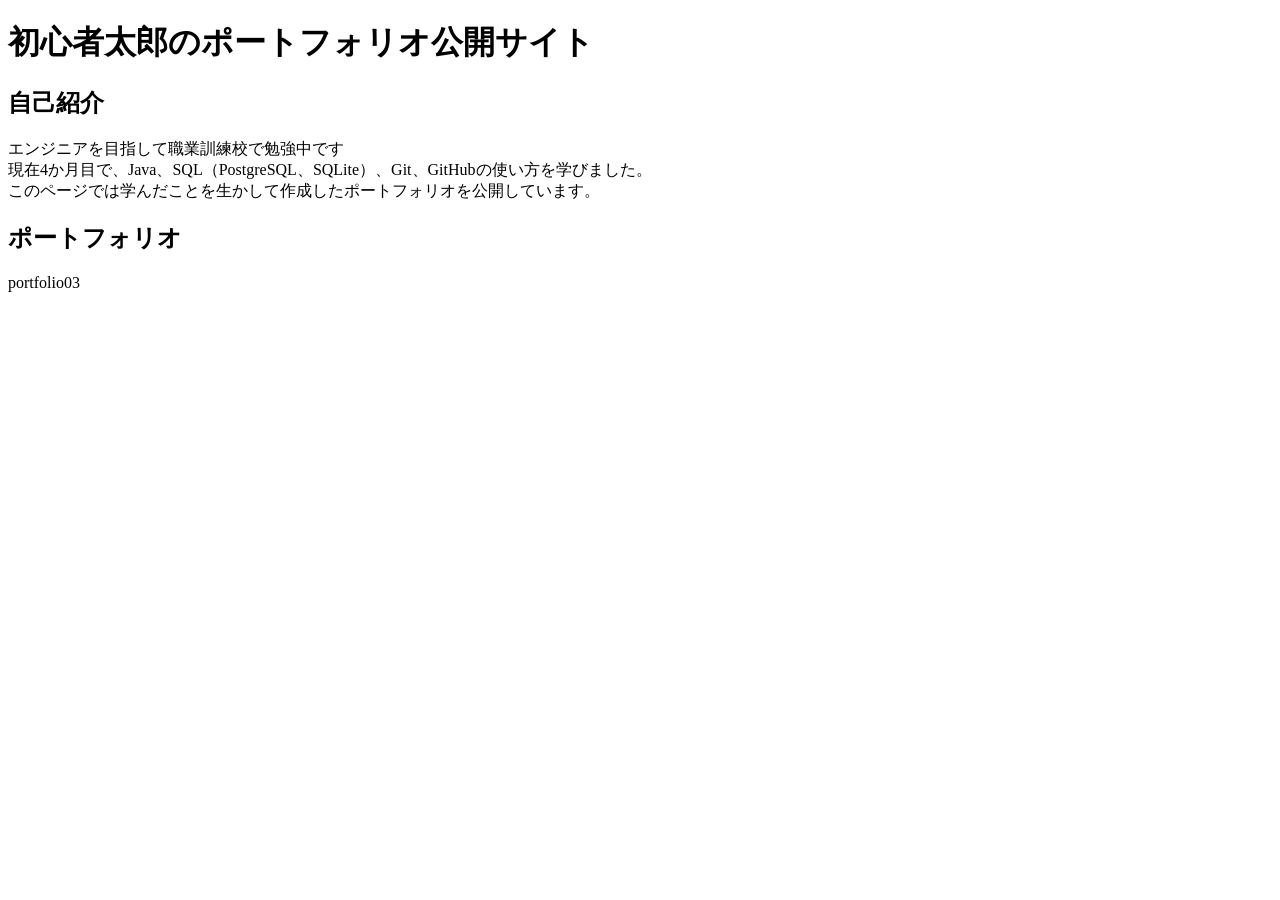
==== index.html @ d0eacc3b "Create index.html" ====
<!DOCTYPE html>
<html lang="ja">
<head>
    <meta charset="UTF-8">
    <meta name="viewport" content="width=device-width, initial-scale=1.0">
    <title>ポートフォリオ公開サイト</title>
  <style>
    
  </style>
</head>
<body>
    <h1>初心者太郎のポートフォリオ公開サイト</h1>
    <h2>自己紹介</h2>
    <p>
        エンジニアを目指して職業訓練校で勉強中です<br>
        現在4か月目で、Java、SQL（PostgreSQL、SQLite）、Git、GitHubの使い方を学びました。<br>
        このページでは学んだことを生かして作成したポートフォリオを公開しています。
    </p>
    <h2>ポートフォリオ</h2>
    <p>portfolio03</p>
</body>
</html>
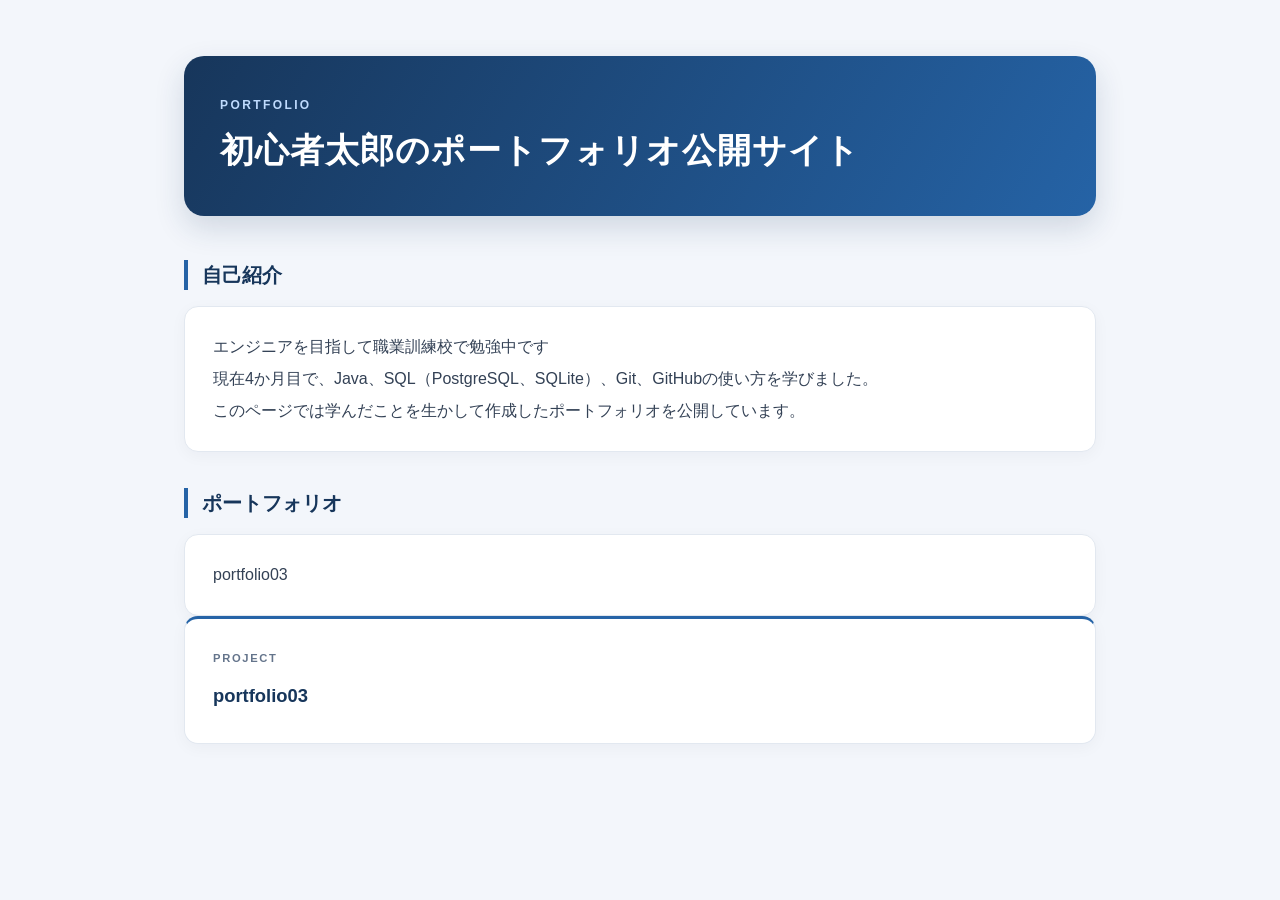
==== commit 5aaa0874: "feat:css追加 css追加に。それに伴いindex.htmlに下記の変更を実施 -headタグ内にlinkタグ追加 -pタグにclass追加" ====
--- a/index.html
+++ b/index.html
@@ -3,6 +3,7 @@
 <head>
     <meta charset="UTF-8">
     <meta name="viewport" content="width=device-width, initial-scale=1.0">
+	<link rel="stylesheet" href="CSS/style.css">
     <title>ポートフォリオ公開サイト</title>
   <style>
     
@@ -18,5 +19,6 @@
     </p>
     <h2>ポートフォリオ</h2>
     <p>portfolio03</p>
+	<p class="portfolio-card">portfolio03</p>
 </body>
 </html>
--- a/CSS/style.css
+++ b/CSS/style.css
@@ -0,0 +1,140 @@
+@charset "UTF-8";
+/* 余白や枠線を含めて、要素のサイズを計算する */
+* {
+    box-sizing: border-box;
+}
+
+/* ページ全体の背景 */
+html {
+    min-height: 100%;
+    background-color: #f3f6fb;
+}
+
+/* コンテンツを中央に配置する */
+body {
+    max-width: 960px;
+    margin: 0 auto;
+    padding: 56px 24px 80px;
+
+    font-family: "Segoe UI", "Hiragino Kaku Gothic ProN",
+        "Yu Gothic", Meiryo, sans-serif;
+
+    color: #334155;
+    line-height: 1.8;
+    overflow-wrap: anywhere;
+}
+
+/* サイトのタイトル */
+h1 {
+    margin: 0 0 44px;
+    padding: 40px 36px;
+    border-radius: 20px;
+
+    background: linear-gradient(120deg, #17365b, #2563a6);
+    box-shadow: 0 12px 30px rgba(23, 54, 91, 0.16);
+
+    color: #ffffff;
+    font-size: clamp(1.5rem, 3.5vw, 2.1rem);
+    line-height: 1.5;
+    letter-spacing: 0.03em;
+}
+
+/* タイトルの上に添える小さなラベル */
+h1::before {
+    content: "PORTFOLIO";
+    display: block;
+    margin-bottom: 12px;
+
+    color: #bfdbfe;
+    font-size: 0.75rem;
+    font-weight: 600;
+    letter-spacing: 0.2em;
+}
+
+/* 「自己紹介」「ポートフォリオ」の見出し */
+h2 {
+    margin: 36px 0 16px;
+    padding-left: 14px;
+    border-left: 4px solid #2563a6;
+
+    color: #17365b;
+    font-size: 1.25rem;
+    line-height: 1.5;
+}
+
+/* 本文を白いカードとして表示する */
+p {
+    margin: 0;
+    padding: 24px 28px;
+
+    border: 1px solid #e2e8f0;
+    border-radius: 14px;
+    background-color: #ffffff;
+    box-shadow: 0 4px 16px rgba(15, 23, 42, 0.04);
+
+    line-height: 2;
+}
+
+/* 作品紹介用のカード */
+.portfolio-card {
+    padding: 28px;
+    border-top: 3px solid #2563a6;
+
+    color: #17365b;
+    font-size: 1.15rem;
+    font-weight: 700;
+}
+
+/* 作品名の上に添える小さなラベル */
+.portfolio-card::before {
+    content: "PROJECT";
+    display: block;
+    margin-bottom: 8px;
+
+    color: #64748b;
+    font-size: 0.7rem;
+    font-weight: 600;
+    letter-spacing: 0.15em;
+}
+
+/* リンクを追加した場合の見た目 */
+a {
+    color: #1d5c9f;
+    text-decoration-thickness: 1px;
+    text-underline-offset: 4px;
+}
+
+/* リンクにマウスを乗せたとき */
+a:hover {
+    color: #123b68;
+    text-decoration-thickness: 2px;
+}
+
+/* キーボードでリンクを選択したとき */
+a:focus-visible {
+    outline: 3px solid #2563a6;
+    outline-offset: 5px;
+}
+
+/* スマートフォンなど、画面が狭い場合 */
+@media (max-width: 600px) {
+    body {
+        padding: 28px 16px 48px;
+    }
+
+    h1 {
+        margin-bottom: 32px;
+        padding: 28px 20px;
+        border-radius: 16px;
+    }
+
+    h2 {
+        margin-top: 28px;
+        font-size: 1.1rem;
+    }
+
+    p,
+    .portfolio-card {
+        padding: 20px;
+    }
+}
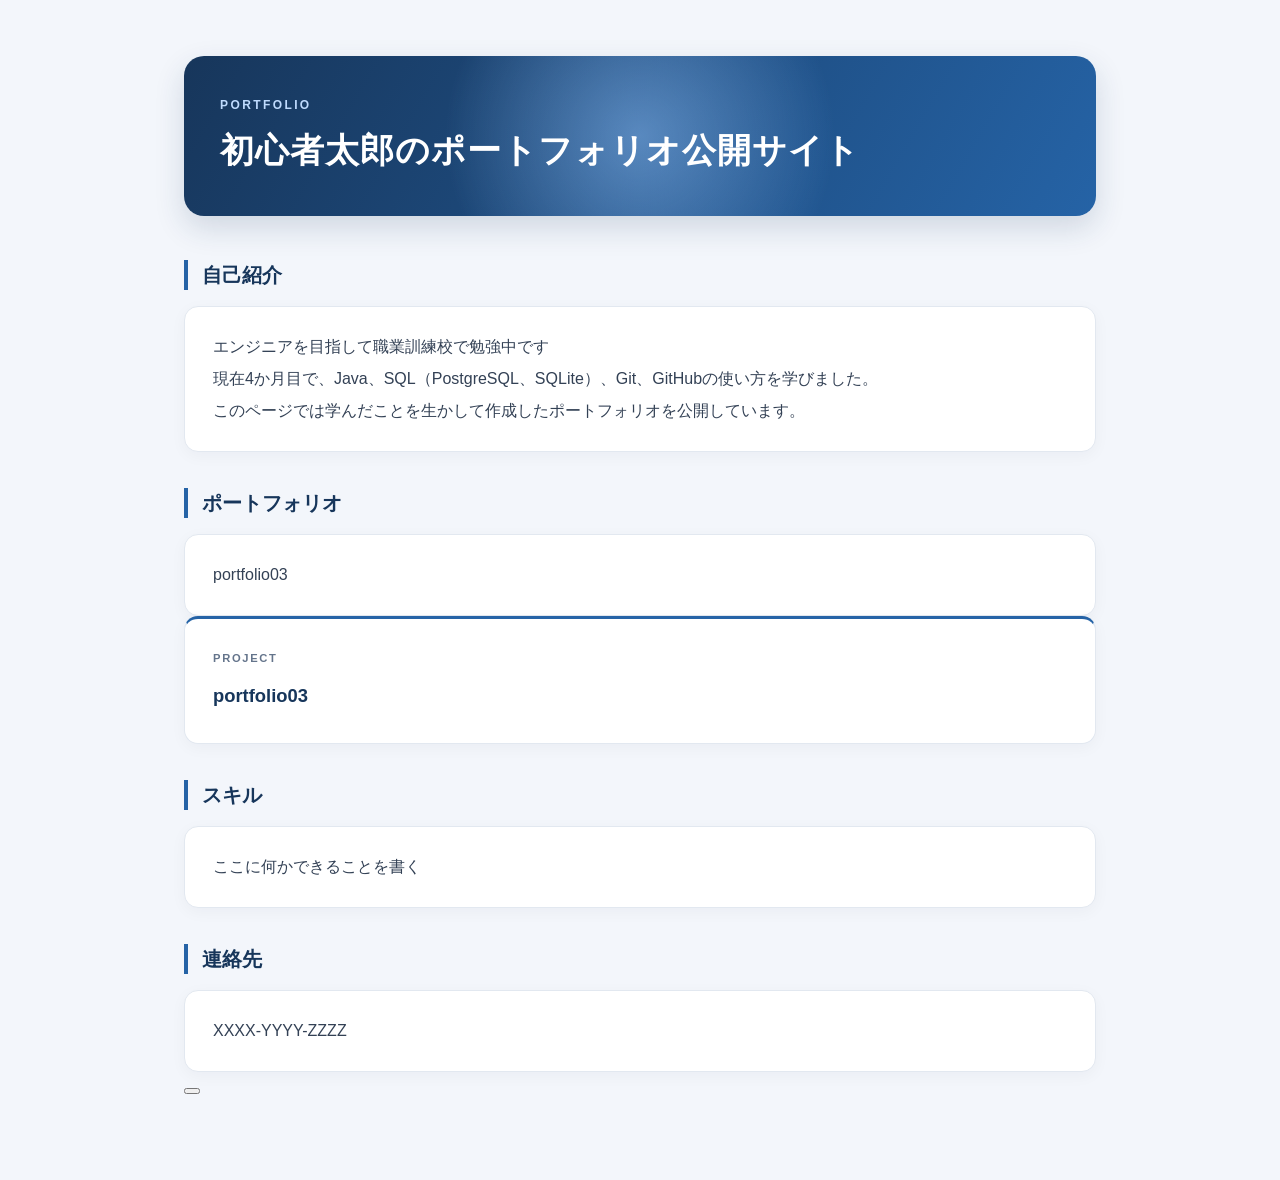
==== commit 92a22f49: "feat:jsの追加と、CSSとindexの更新 - jsを追加し,CSSの更新 - それに伴いindexの更新" ====
--- a/index.html
+++ b/index.html
@@ -4,6 +4,7 @@
     <meta charset="UTF-8">
     <meta name="viewport" content="width=device-width, initial-scale=1.0">
 	<link rel="stylesheet" href="CSS/style.css">
+	<script src="js/main.js" defer></script>
     <title>ポートフォリオ公開サイト</title>
   <style>
     
@@ -11,14 +12,23 @@
 </head>
 <body>
     <h1>初心者太郎のポートフォリオ公開サイト</h1>
-    <h2>自己紹介</h2>
+    <h2 class="reveal">自己紹介</h2>
     <p>
         エンジニアを目指して職業訓練校で勉強中です<br>
         現在4か月目で、Java、SQL（PostgreSQL、SQLite）、Git、GitHubの使い方を学びました。<br>
         このページでは学んだことを生かして作成したポートフォリオを公開しています。
     </p>
-    <h2>ポートフォリオ</h2>
+    <h2 class="reveal">ポートフォリオ</h2>
     <p>portfolio03</p>
 	<p class="portfolio-card">portfolio03</p>
+	<h2>スキル</h2>
+	<p>ここに何かできることを書く</p>
+	<h2>連絡先</h2>
+	<p>XXXX-YYYY-ZZZZ</p>
+	<button id="themeTooggle"
+			class="theme-Toggle"
+			type="button"
+			aria-pressed="false">
+	</button>
 </body>
 </html>
--- a/CSS/style.css
+++ b/CSS/style.css
@@ -1,4 +1,3 @@
-@charset "UTF-8";
 /* 余白や枠線を含めて、要素のサイズを計算する */
 * {
     box-sizing: border-box;
@@ -15,10 +14,8 @@
     max-width: 960px;
     margin: 0 auto;
     padding: 56px 24px 80px;
-
     font-family: "Segoe UI", "Hiragino Kaku Gothic ProN",
         "Yu Gothic", Meiryo, sans-serif;
-
     color: #334155;
     line-height: 1.8;
     overflow-wrap: anywhere;
@@ -29,10 +26,8 @@
     margin: 0 0 44px;
     padding: 40px 36px;
     border-radius: 20px;
-
     background: linear-gradient(120deg, #17365b, #2563a6);
     box-shadow: 0 12px 30px rgba(23, 54, 91, 0.16);
-
     color: #ffffff;
     font-size: clamp(1.5rem, 3.5vw, 2.1rem);
     line-height: 1.5;
@@ -44,7 +39,6 @@
     content: "PORTFOLIO";
     display: block;
     margin-bottom: 12px;
-
     color: #bfdbfe;
     font-size: 0.75rem;
     font-weight: 600;
@@ -56,7 +50,6 @@
     margin: 36px 0 16px;
     padding-left: 14px;
     border-left: 4px solid #2563a6;
-
     color: #17365b;
     font-size: 1.25rem;
     line-height: 1.5;
@@ -66,12 +59,10 @@
 p {
     margin: 0;
     padding: 24px 28px;
-
     border: 1px solid #e2e8f0;
     border-radius: 14px;
     background-color: #ffffff;
     box-shadow: 0 4px 16px rgba(15, 23, 42, 0.04);
-
     line-height: 2;
 }
 
@@ -79,7 +70,6 @@
 .portfolio-card {
     padding: 28px;
     border-top: 3px solid #2563a6;
-
     color: #17365b;
     font-size: 1.15rem;
     font-weight: 700;
@@ -90,7 +80,6 @@
     content: "PROJECT";
     display: block;
     margin-bottom: 8px;
-
     color: #64748b;
     font-size: 0.7rem;
     font-weight: 600;
@@ -104,13 +93,11 @@
     text-underline-offset: 4px;
 }
 
-/* リンクにマウスを乗せたとき */
 a:hover {
     color: #123b68;
     text-decoration-thickness: 2px;
 }
 
-/* キーボードでリンクを選択したとき */
 a:focus-visible {
     outline: 3px solid #2563a6;
     outline-offset: 5px;
@@ -137,4 +124,128 @@
     .portfolio-card {
         padding: 20px;
     }
-}+}
+
+
+/* =========================================================
+   JavaScript と組み合わせた演出
+   ========================================================= */
+
+/* ダークモードの切り替えボタン */
+.theme-toggle {
+    display: block;
+    margin: 0 0 18px auto;
+    padding: 10px 18px;
+    border: 1px solid #cbd5e1;
+    border-radius: 999px;
+    background: #ffffff;
+    color: #17365b;
+    font: inherit;
+    font-size: 0.9rem;
+    font-weight: 700;
+    cursor: pointer;
+    transition: background-color 0.2s, transform 0.2s;
+}
+
+.theme-toggle:hover {
+    background-color: #e8f1ff;
+    transform: translateY(-2px);
+}
+
+.theme-toggle:focus-visible {
+    outline: 3px solid #2563a6;
+    outline-offset: 3px;
+}
+
+/* タイトル上をマウスが動くと光の位置が変わる */
+h1 {
+    background:
+        radial-gradient(circle at var(--mouse-x, 50%) var(--mouse-y, 50%),
+            rgba(147, 197, 253, 0.5), transparent 42%),
+        linear-gradient(120deg, #17365b, #2563a6);
+}
+
+/* 画面内に入ると、ふわっと表示する */
+.js-enabled .reveal {
+    opacity: 0;
+    transform: translateY(22px);
+    transition: opacity 0.7s ease, transform 0.7s ease;
+}
+
+.js-enabled .reveal.is-visible {
+    opacity: 1;
+    transform: translateY(0);
+}
+
+/* 作品カードはマウスを乗せると少し浮く */
+.portfolio-card {
+    transition: box-shadow 0.25s ease, transform 0.25s ease,
+        opacity 0.7s ease;
+}
+
+.portfolio-card.is-visible:hover {
+    transform: translateY(-5px);
+    box-shadow: 0 12px 32px rgba(23, 54, 91, 0.16);
+}
+
+/* ダークモード */
+html.dark {
+    background-color: #0b1220;
+}
+
+.dark body {
+    color: #cbd5e1;
+}
+
+.dark h2 {
+    color: #bfdbfe;
+    border-left-color: #60a5fa;
+}
+
+.dark p {
+    background-color: #182337;
+    color: #e2e8f0;
+    border-color: #334155;
+    box-shadow: 0 5px 18px rgba(0, 0, 0, 0.2);
+}
+
+.dark .portfolio-card {
+    border-top-color: #60a5fa;
+}
+
+.dark .portfolio-card::before {
+    color: #94a3b8;
+}
+
+.dark .theme-toggle {
+    color: #e2e8f0;
+    background-color: #1e293b;
+    border-color: #475569;
+}
+
+.dark .theme-toggle:hover {
+    background-color: #334155;
+}
+
+.dark a {
+    color: #93c5fd;
+}
+
+/* アニメーションを控えたい設定の人には、動かさず表示する */
+@media (prefers-reduced-motion: reduce) {
+    .js-enabled .reveal {
+        opacity: 1;
+        transform: none;
+        transition: none;
+    }
+
+    .theme-toggle,
+    .portfolio-card {
+        transition: none;
+    }
+
+    .theme-toggle:hover,
+    .portfolio-card.is-visible:hover {
+        transform: none;
+    }
+}
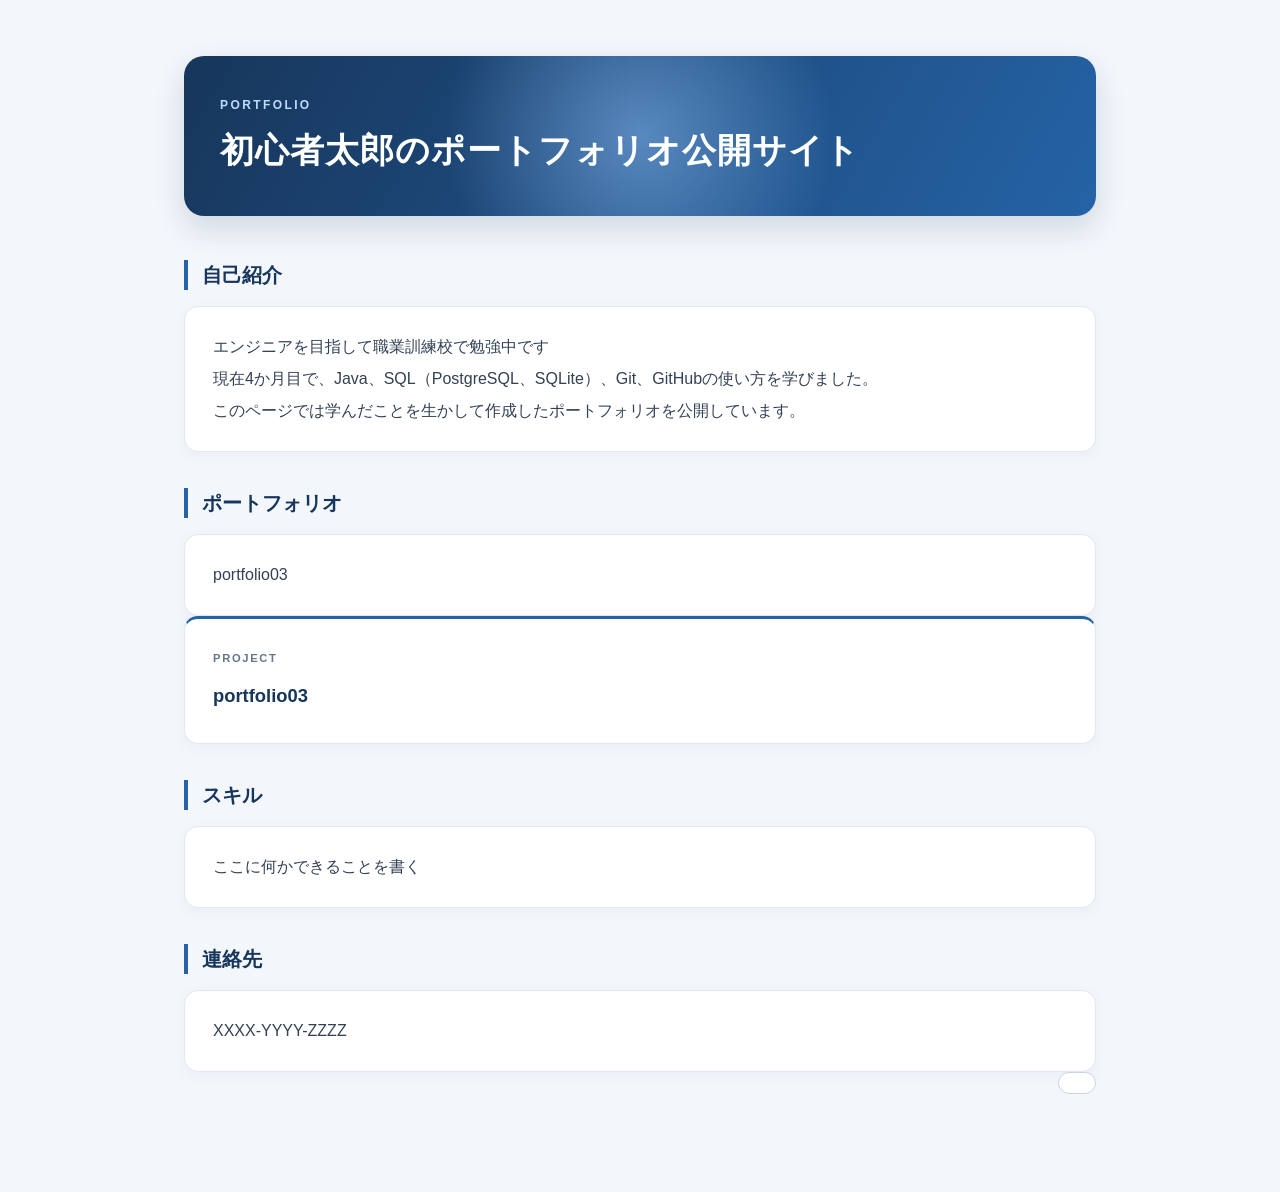
==== commit 427d5083: "Merge pull request #2 from 1616323shin-netizen/feat/html feat: htmlの修正" ====
--- a/index.html
+++ b/index.html
@@ -25,8 +25,8 @@
 	<p>ここに何かできることを書く</p>
 	<h2>連絡先</h2>
 	<p>XXXX-YYYY-ZZZZ</p>
-	<button id="themeTooggle"
-			class="theme-Toggle"
+	<button id="themeToggle"
+			class="theme-toggle"
 			type="button"
 			aria-pressed="false">
 	</button>
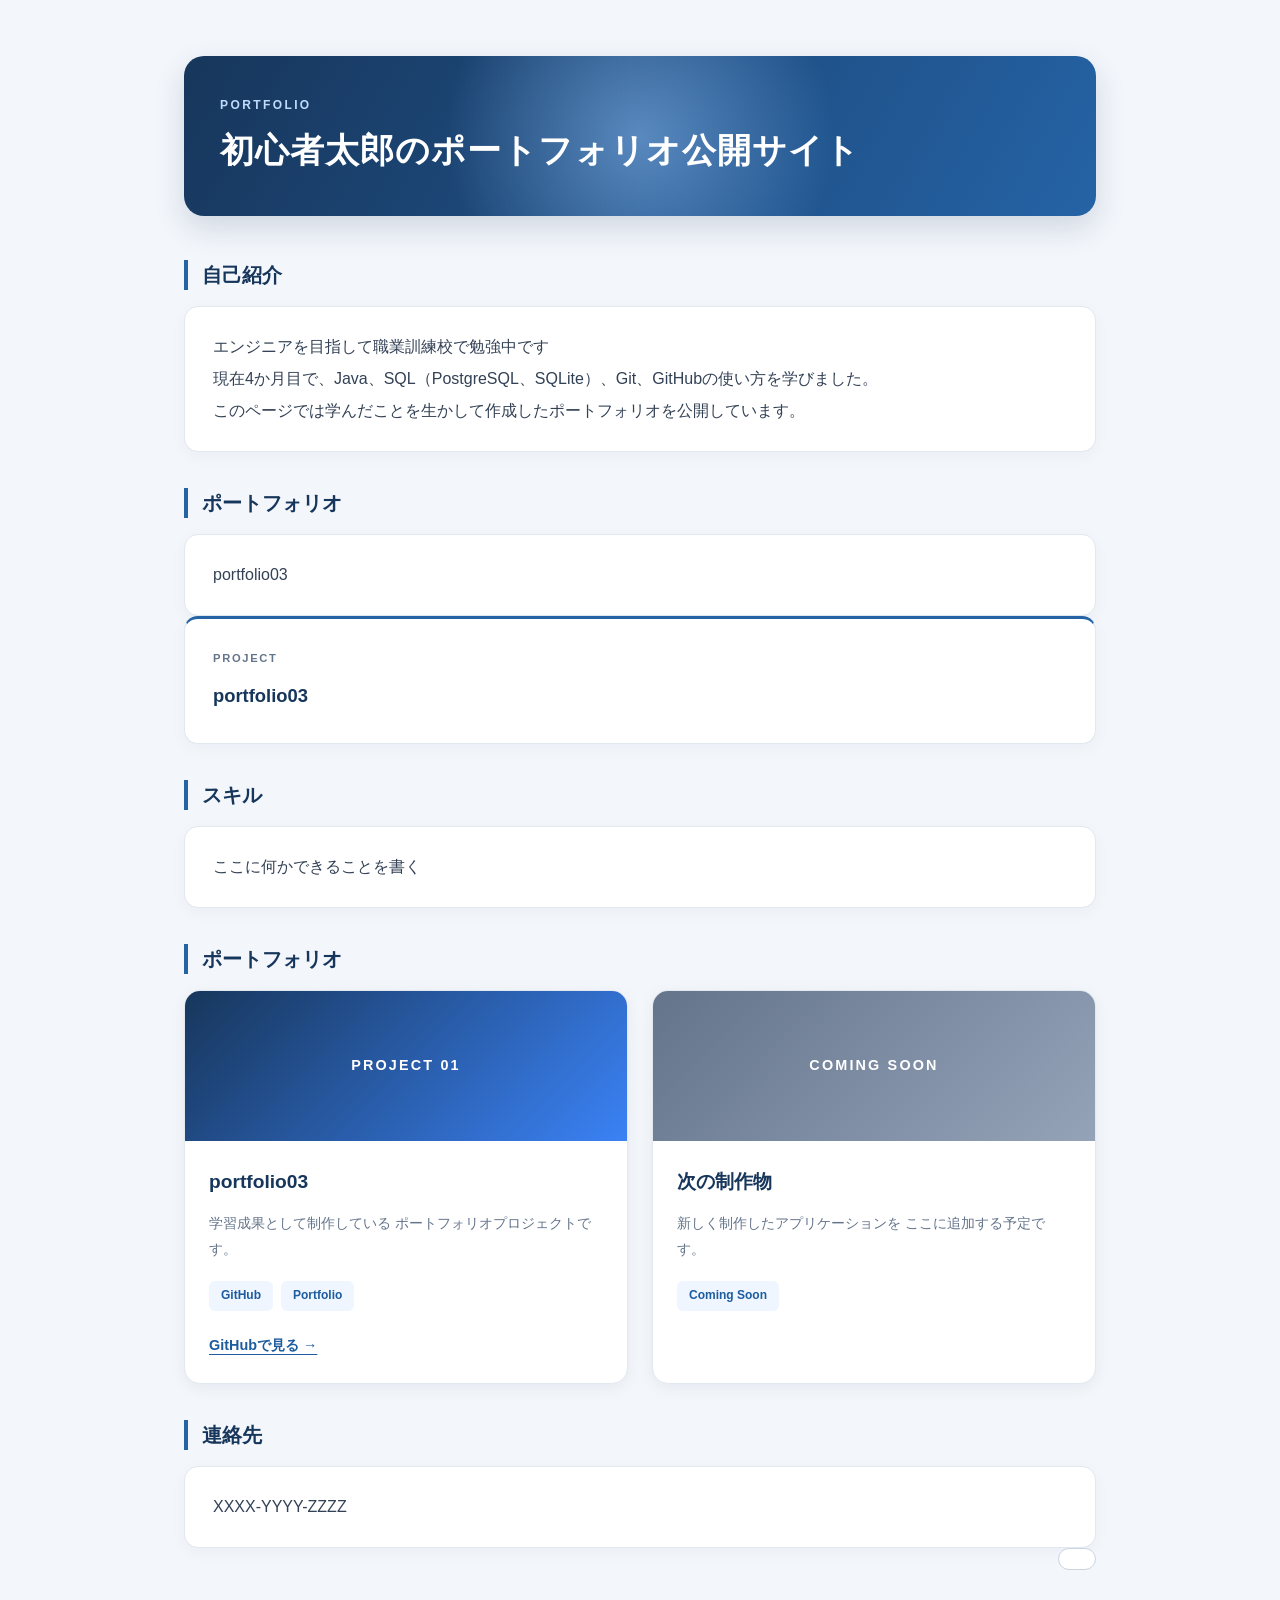
==== commit 8dbcfd54: "feat: ポートフォリオ一覧のカード化" ====
--- a/index.html
+++ b/index.html
@@ -1,34 +1,78 @@
 <!DOCTYPE html>
 <html lang="ja">
+
 <head>
-    <meta charset="UTF-8">
-    <meta name="viewport" content="width=device-width, initial-scale=1.0">
+	<meta charset="UTF-8">
+	<meta name="viewport" content="width=device-width, initial-scale=1.0">
 	<link rel="stylesheet" href="CSS/style.css">
 	<script src="js/main.js" defer></script>
-    <title>ポートフォリオ公開サイト</title>
-  <style>
-    
-  </style>
+	<title>ポートフォリオ公開サイト</title>
+	<style>
+
+	</style>
 </head>
+
 <body>
-    <h1>初心者太郎のポートフォリオ公開サイト</h1>
-    <h2 class="reveal">自己紹介</h2>
-    <p>
-        エンジニアを目指して職業訓練校で勉強中です<br>
-        現在4か月目で、Java、SQL（PostgreSQL、SQLite）、Git、GitHubの使い方を学びました。<br>
-        このページでは学んだことを生かして作成したポートフォリオを公開しています。
-    </p>
-    <h2 class="reveal">ポートフォリオ</h2>
-    <p>portfolio03</p>
+	<h1>初心者太郎のポートフォリオ公開サイト</h1>
+	<h2 class="reveal">自己紹介</h2>
+	<p>
+		エンジニアを目指して職業訓練校で勉強中です<br>
+		現在4か月目で、Java、SQL（PostgreSQL、SQLite）、Git、GitHubの使い方を学びました。<br>
+		このページでは学んだことを生かして作成したポートフォリオを公開しています。
+	</p>
+	<h2 class="reveal">ポートフォリオ</h2>
+	<p>portfolio03</p>
 	<p class="portfolio-card">portfolio03</p>
 	<h2>スキル</h2>
 	<p>ここに何かできることを書く</p>
+	<h2 class="reveal">ポートフォリオ</h2>
+	<div class="portfolio-grid">
+	<!-- 作品1：portfolio03 -->
+	<article class="portfolio-card reveal">
+	<div class="portfolio-image">
+	<span>PROJECT 01</span>
+	</div>
+	<div class="portfolio-content">
+	<h3>portfolio03</h3>
+	<p class="portfolio-description">
+		学習成果として制作している
+		ポートフォリオプロジェクトです。
+	</p>
+	<div class="portfolio-tags">
+	<span>GitHub</span>
+	<span>Portfolio</span>
+	</div>
+	<a class="portfolio-link" 
+	href="https://github.com/1616323shin-netizen/1616323shin-netizen.github.io.git" 
+	target="_blank"
+	rel="noopener noreferrer">
+	GitHubで見る →
+	</a>
+	</div>
+	</article>
+
+	<!-- 作品2：今後追加予定 -->
+	<article class="portfolio-card reveal">
+	<div class="portfolio-image portfolio-image-next">
+	<span>COMING SOON</span>
+	</div>
+	<div class="portfolio-content">
+	<h3>次の制作物</h3>
+	<p class="portfolio-description">
+		新しく制作したアプリケーションを
+		ここに追加する予定です。
+	</p>
+	<div class="portfolio-tags">
+	<span>Coming Soon</span>
+	</div>
+	</div>
+	</article>
+	</div>
 	<h2>連絡先</h2>
 	<p>XXXX-YYYY-ZZZZ</p>
-	<button id="themeToggle"
-			class="theme-toggle"
-			type="button"
-			aria-pressed="false">
+
+	<button id="themeToggle" class="theme-toggle" type="button" aria-pressed="false">
 	</button>
 </body>
-</html>
+
+</html>
--- a/CSS/style.css
+++ b/CSS/style.css
@@ -249,3 +249,164 @@
         transform: none;
     }
 }
+
+
+/* ==========================================
+   ポートフォリオ一覧
+   ========================================== */
+
+/* カードを横並びにする */
+.portfolio-grid {
+    display: grid;
+    grid-template-columns: repeat(2, minmax(0, 1fr));
+    gap: 24px;
+}
+
+/* カード全体 */
+.portfolio-grid .portfolio-card {
+    padding: 0;
+    overflow: hidden;
+    background: #ffffff;
+    border: 1px solid #e2e8f0;
+    border-radius: 16px;
+    box-shadow: 0 4px 16px rgba(15, 23, 42, 0.06);
+    color: #334155;
+    font-size: 1rem;
+    font-weight: normal;
+    transition:
+        transform 0.25s ease,
+        box-shadow 0.25s ease,
+        opacity 0.7s ease;
+}
+
+/* 既存の擬似要素によるPROJECT表示を無効化 */
+.portfolio-grid .portfolio-card::before {
+    content: none;
+}
+
+/* カードのホバー演出 */
+.portfolio-grid .portfolio-card:hover {
+    transform: translateY(-5px);
+    box-shadow: 0 12px 32px rgba(23, 54, 91, 0.15);
+}
+
+/* カード上部の画像領域 */
+.portfolio-image {
+    display: flex;
+    align-items: center;
+    justify-content: center;
+    height: 150px;
+    background: linear-gradient(135deg, #17365b, #3b82f6);
+    color: white;
+    font-size: 0.9rem;
+    font-weight: 700;
+    letter-spacing: 0.15em;
+}
+
+/* 制作予定カード */
+.portfolio-image-next {
+    background: linear-gradient(135deg, #64748b, #94a3b8);
+}
+
+/* カード本文 */
+.portfolio-content {
+    padding: 24px;
+}
+
+.portfolio-content h3 {
+    margin: 0 0 12px;
+    color: #17365b;
+    font-size: 1.2rem;
+}
+
+/* 作品の説明文 */
+.portfolio-grid .portfolio-description {
+    margin: 0 0 18px;
+    padding: 0;
+    border: none;
+    border-radius: 0;
+    background: transparent;
+    box-shadow: none;
+    color: #64748b;
+    font-size: 0.9rem;
+    font-weight: normal;
+    line-height: 1.8;
+}
+
+/* 使用技術タグ */
+.portfolio-tags {
+    display: flex;
+    flex-wrap: wrap;
+    gap: 8px;
+    margin-bottom: 20px;
+}
+
+.portfolio-tags span {
+    padding: 4px 12px;
+    border-radius: 6px;
+    background: #eff6ff;
+    color: #1d5c9f;
+    font-size: 0.75rem;
+    font-weight: 600;
+}
+
+/* GitHubへのリンク */
+.portfolio-link {
+    display: inline-block;
+    font-size: 0.9rem;
+    font-weight: 700;
+}
+
+/* ==========================================
+   ダークモード対応
+   ========================================== */
+
+.dark .portfolio-grid .portfolio-card {
+    background: #182337;
+    border-color: #334155;
+    color: #e2e8f0;
+}
+
+.dark .portfolio-content h3 {
+    color: #bfdbfe;
+}
+
+.dark .portfolio-grid .portfolio-description {
+    background: transparent;
+    color: #cbd5e1;
+    box-shadow: none;
+}
+
+.dark .portfolio-tags span {
+    background: #1e3a5f;
+    color: #bfdbfe;
+}
+
+/* ==========================================
+   レスポンシブ対応
+   ========================================== */
+
+@media (max-width: 600px) {
+    .portfolio-grid {
+        grid-template-columns: 1fr;
+    }
+
+    .portfolio-image {
+        height: 130px;
+    }
+
+    .portfolio-content {
+        padding: 20px;
+    }
+}
+
+/* アニメーション軽減設定 */
+@media (prefers-reduced-motion: reduce) {
+    .portfolio-grid .portfolio-card {
+        transition: none;
+    }
+
+    .portfolio-grid .portfolio-card:hover {
+        transform: none;
+    }
+}
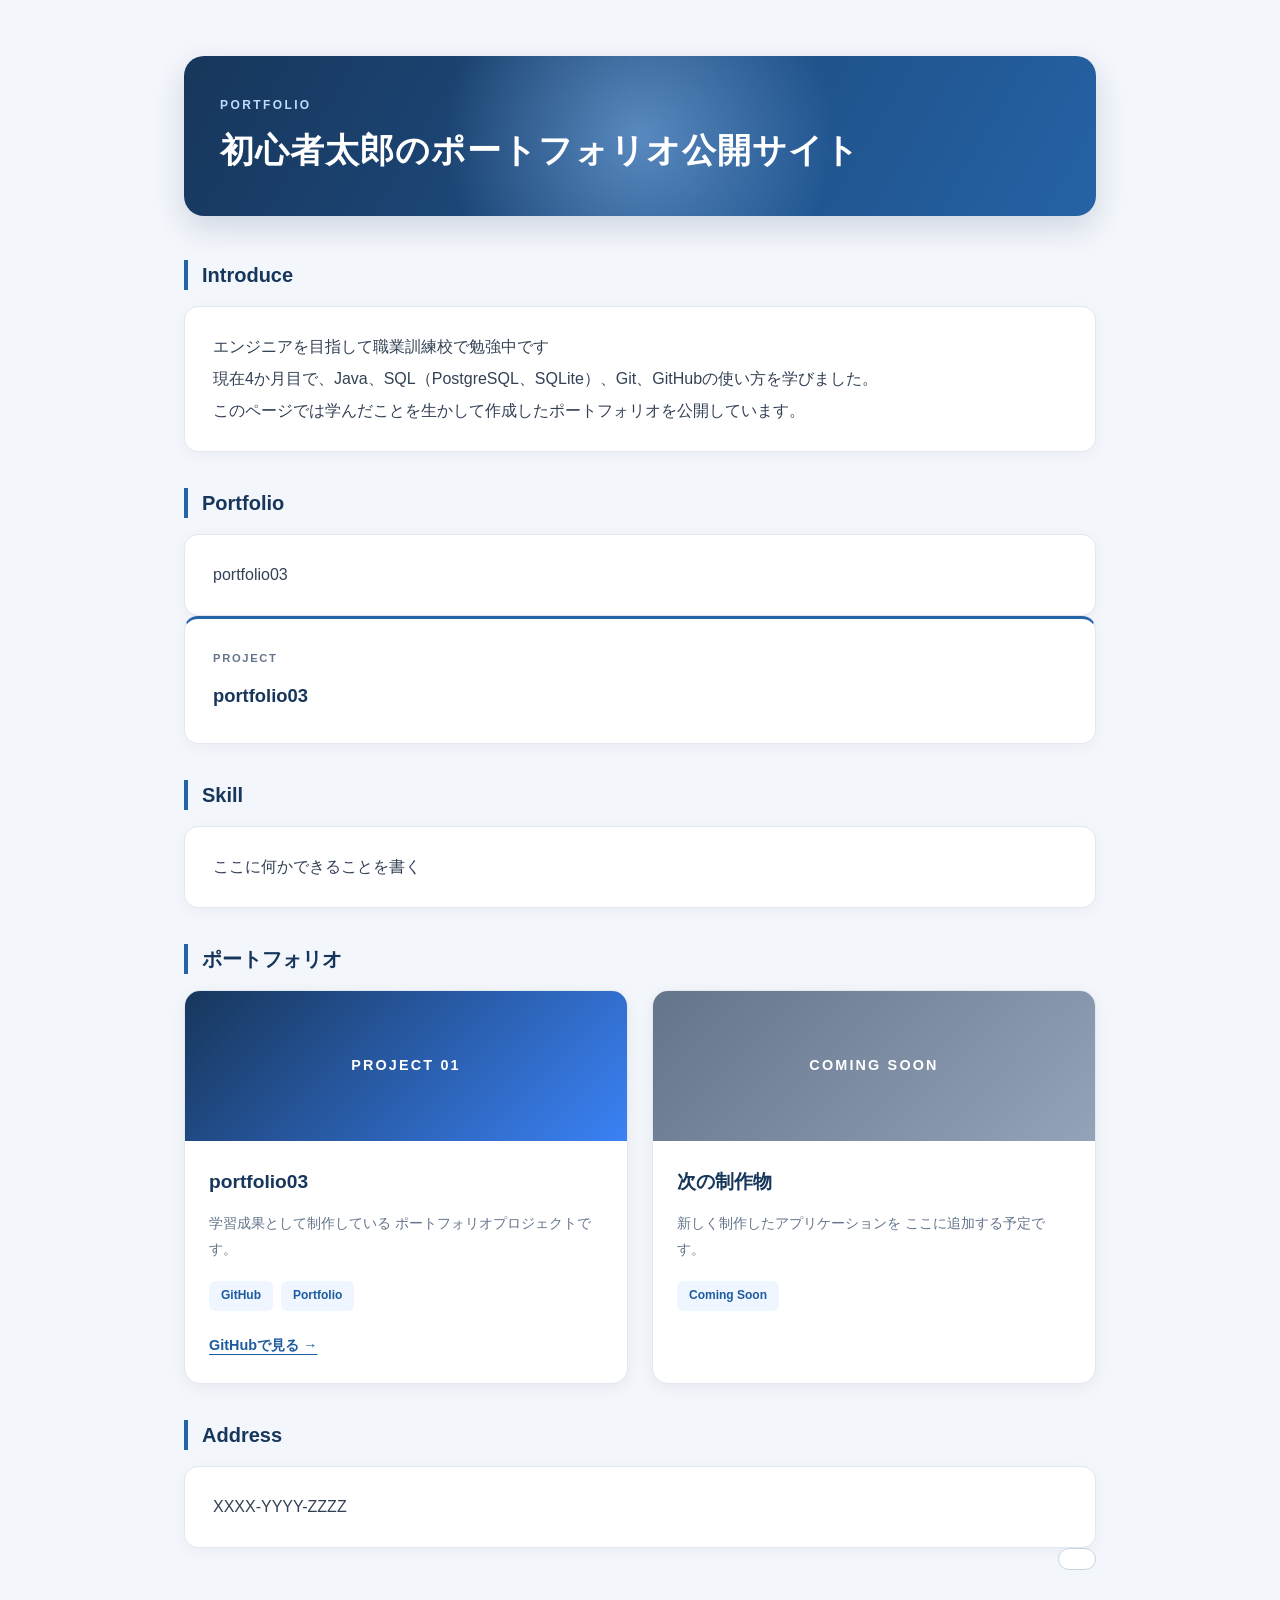
==== commit 6da144ae: "chore: index.htmlのコンテンツ更新 - レベル2見出しを英語に変更" ====
--- a/index.html
+++ b/index.html
@@ -14,16 +14,16 @@
 
 <body>
 	<h1>初心者太郎のポートフォリオ公開サイト</h1>
-	<h2 class="reveal">自己紹介</h2>
+	<h2 class="reveal">Introduce</h2>
 	<p>
 		エンジニアを目指して職業訓練校で勉強中です<br>
 		現在4か月目で、Java、SQL（PostgreSQL、SQLite）、Git、GitHubの使い方を学びました。<br>
 		このページでは学んだことを生かして作成したポートフォリオを公開しています。
 	</p>
-	<h2 class="reveal">ポートフォリオ</h2>
+	<h2 class="reveal">Portfolio</h2>
 	<p>portfolio03</p>
 	<p class="portfolio-card">portfolio03</p>
-	<h2>スキル</h2>
+	<h2>Skill</h2>
 	<p>ここに何かできることを書く</p>
 	<h2 class="reveal">ポートフォリオ</h2>
 	<div class="portfolio-grid">
@@ -68,7 +68,7 @@
 	</div>
 	</article>
 	</div>
-	<h2>連絡先</h2>
+	<h2>Address</h2>
 	<p>XXXX-YYYY-ZZZZ</p>
 
 	<button id="themeToggle" class="theme-toggle" type="button" aria-pressed="false">
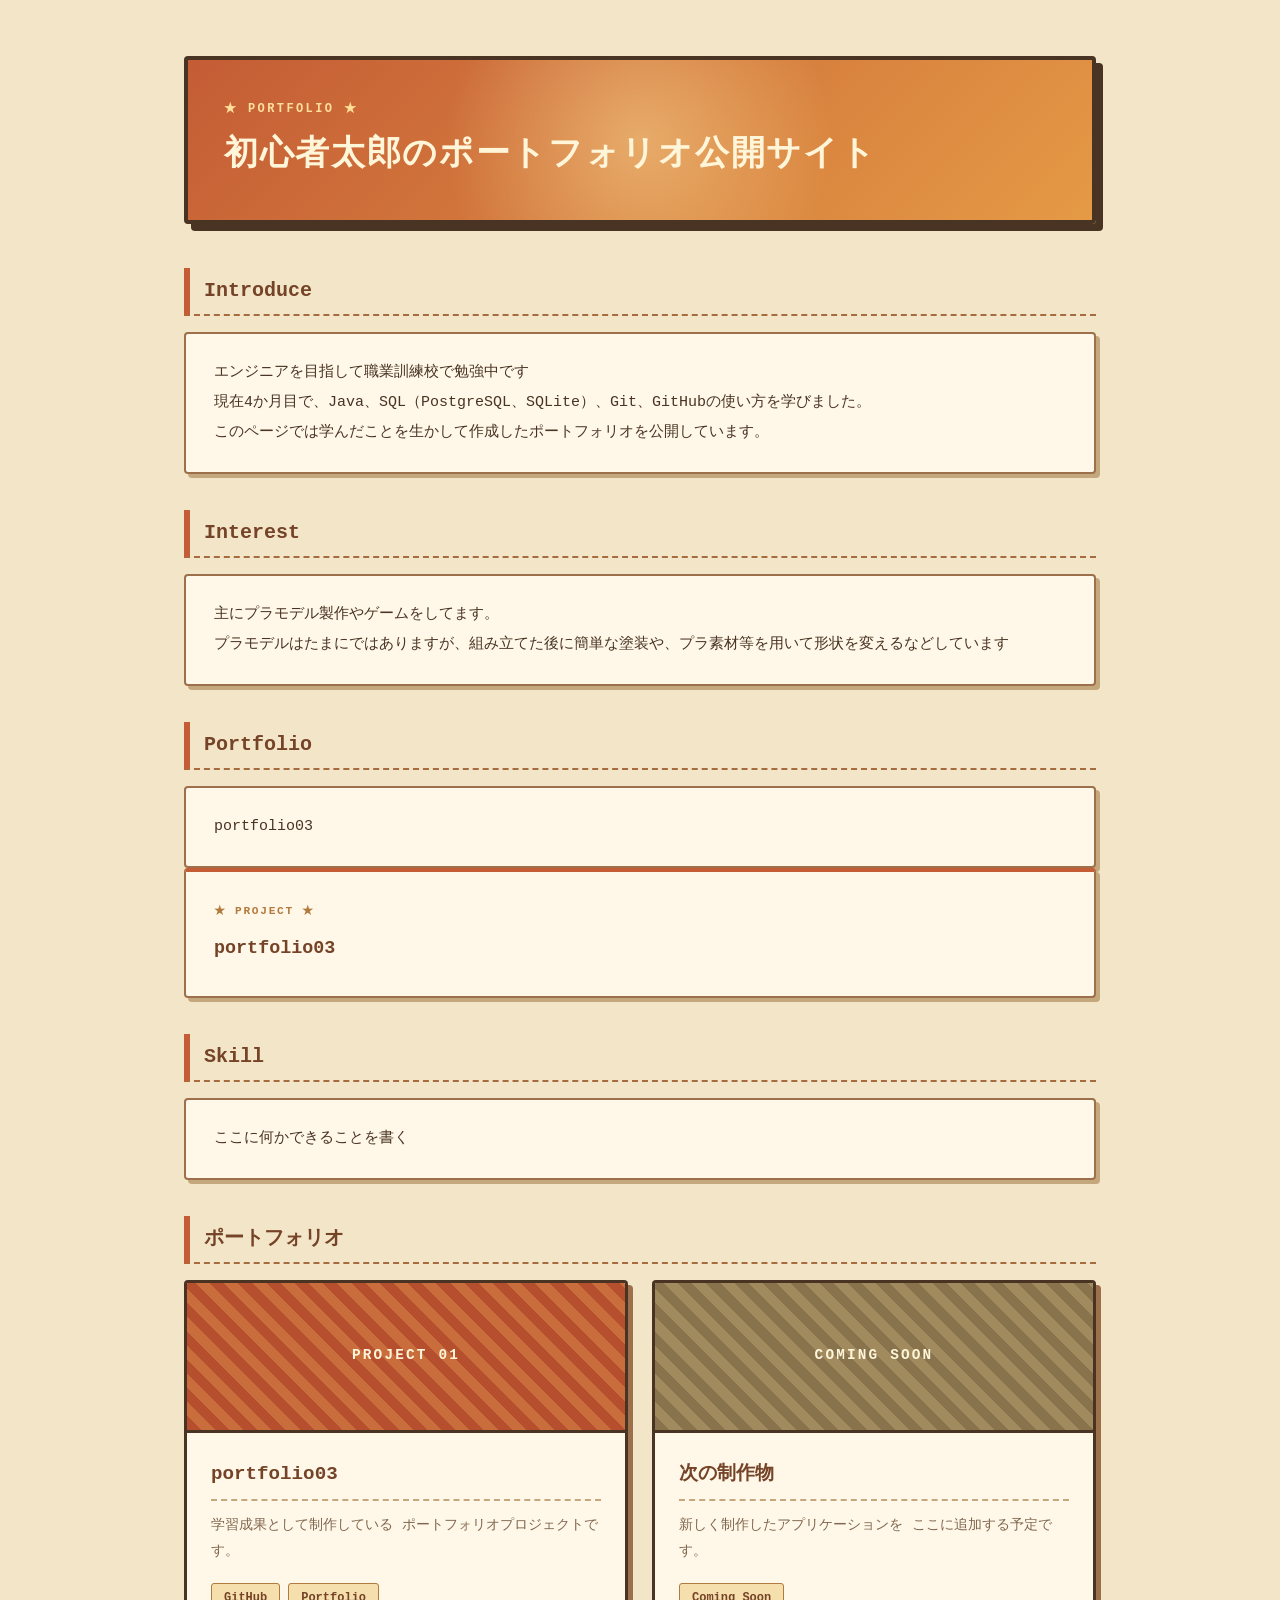
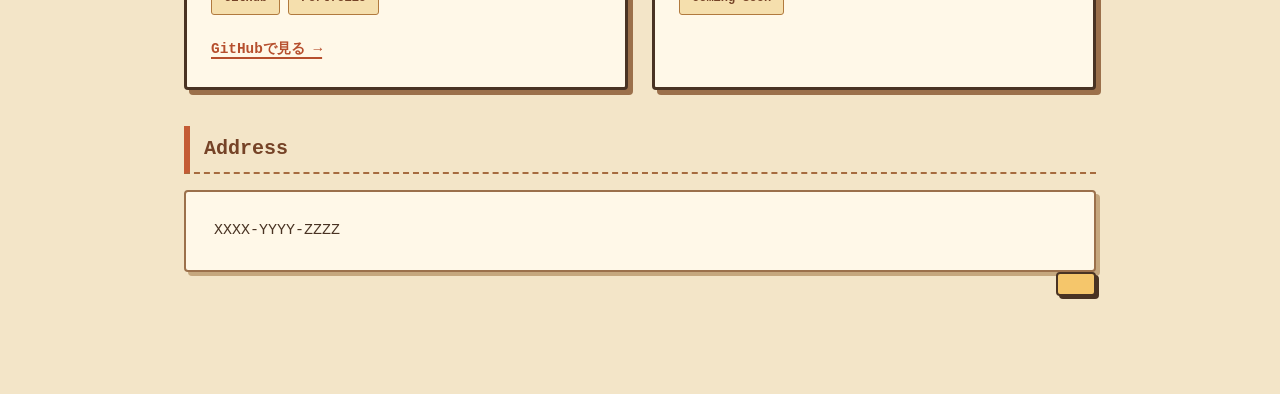
==== commit 8a35f43b: "Merge pull request #6 from 1616323shin-netizen/docs/update-index docs: indexの更新" ====
--- a/index.html
+++ b/index.html
@@ -4,7 +4,7 @@
 <head>
 	<meta charset="UTF-8">
 	<meta name="viewport" content="width=device-width, initial-scale=1.0">
-	<link rel="stylesheet" href="CSS/style.css">
+	<link rel="stylesheet" href="CSS/style01.css">
 	<script src="js/main.js" defer></script>
 	<title>ポートフォリオ公開サイト</title>
 	<style>
@@ -20,6 +20,10 @@
 		現在4か月目で、Java、SQL（PostgreSQL、SQLite）、Git、GitHubの使い方を学びました。<br>
 		このページでは学んだことを生かして作成したポートフォリオを公開しています。
 	</p>
+	<h2 class="reveal">Interest</h2>
+	<p>主にプラモデル製作やゲームをしてます。<br>
+	プラモデルはたまにではありますが、組み立てた後に簡単な塗装や、プラ素材等を用いて形状を変えるなどしています</p>
+	
 	<h2 class="reveal">Portfolio</h2>
 	<p>portfolio03</p>
 	<p class="portfolio-card">portfolio03</p>
--- a/CSS/style01.css
+++ b/CSS/style01.css
@@ -0,0 +1,454 @@
+
+/* ==========================================
+   基本設定
+   ========================================== */
+
+* {
+    box-sizing: border-box;
+}
+
+html {
+    min-height: 100%;
+    background-color: #f3e5c8;
+}
+
+body {
+    max-width: 960px;
+    margin: 0 auto;
+    padding: 56px 24px 80px;
+    font-family: "Courier New", "Yu Gothic", monospace;
+    color: #493323;
+    line-height: 1.8;
+    overflow-wrap: anywhere;
+}
+
+/* ==========================================
+   サイトタイトル
+   ========================================== */
+
+h1 {
+    margin: 0 0 44px;
+    padding: 40px 36px;
+    border: 4px solid #493323;
+    border-radius: 4px;
+    background: linear-gradient(135deg, #c45c35, #e59a45);
+    box-shadow: 7px 7px 0 #493323;
+    color: #fff5d9;
+    font-size: clamp(1.5rem, 3.5vw, 2.1rem);
+    line-height: 1.5;
+    letter-spacing: 0.05em;
+}
+
+h1::before {
+    content: "★ PORTFOLIO ★";
+    display: block;
+    margin-bottom: 12px;
+    color: #ffe09a;
+    font-size: 0.75rem;
+    font-weight: bold;
+    letter-spacing: 0.2em;
+}
+
+/* ==========================================
+   見出し
+   ========================================== */
+
+h2 {
+    margin: 36px 0 16px;
+    padding: 8px 14px;
+    border-left: 6px solid #c45c35;
+    border-bottom: 2px dashed #a66b3f;
+    color: #754327;
+    font-size: 1.25rem;
+    line-height: 1.5;
+}
+
+/* ==========================================
+   本文
+   ========================================== */
+
+p {
+    margin: 0;
+    padding: 24px 28px;
+    border: 2px solid #9b704b;
+    border-radius: 4px;
+    background-color: #fff8e8;
+    box-shadow: 4px 4px 0 #c5a77e;
+    line-height: 2;
+    font-size: 15px;
+}
+
+/* ==========================================
+   作品カード
+   ========================================== */
+
+.portfolio-card {
+    padding: 28px;
+    border-top: 4px solid #c45c35;
+    color: #754327;
+    font-size: 1.15rem;
+    font-weight: 700;
+}
+
+.portfolio-card::before {
+    content: "★ PROJECT ★";
+    display: block;
+    margin-bottom: 8px;
+    color: #b17a3e;
+    font-size: 0.7rem;
+    font-weight: bold;
+    letter-spacing: 0.15em;
+}
+
+/* ==========================================
+   リンク
+   ========================================== */
+
+a {
+    color: #b64f2d;
+    text-decoration-thickness: 2px;
+    text-underline-offset: 4px;
+}
+
+a:hover {
+    color: #e07837;
+}
+
+a:focus-visible {
+    outline: 3px dashed #c45c35;
+    outline-offset: 5px;
+}
+
+/* ==========================================
+   ダークモード切り替え
+   ========================================== */
+
+.theme-toggle {
+    display: block;
+    margin: 0 0 18px auto;
+    padding: 10px 18px;
+    border: 2px solid #493323;
+    border-radius: 4px;
+    background: #f5c66b;
+    color: #493323;
+    font: inherit;
+    font-size: 0.9rem;
+    font-weight: bold;
+    cursor: pointer;
+    box-shadow: 3px 3px 0 #493323;
+    transition: transform 0.2s, box-shadow 0.2s;
+}
+
+.theme-toggle:hover {
+    background: #ffe09a;
+    transform: translate(2px, 2px);
+    box-shadow: 1px 1px 0 #493323;
+}
+
+.theme-toggle:focus-visible {
+    outline: 3px dashed #c45c35;
+    outline-offset: 4px;
+}
+
+/* ==========================================
+   タイトルの光の演出
+   ========================================== */
+
+h1 {
+    background:
+        radial-gradient(
+            circle at var(--mouse-x, 50%) var(--mouse-y, 50%),
+            rgba(255, 230, 160, 0.45),
+            transparent 42%
+        ),
+        linear-gradient(135deg, #c45c35, #e59a45);
+}
+
+/* ==========================================
+   スクロール時の表示演出
+   ========================================== */
+
+.js-enabled .reveal {
+    opacity: 0;
+    transform: translateY(22px);
+    transition: opacity 0.7s ease, transform 0.7s ease;
+}
+
+.js-enabled .reveal.is-visible {
+    opacity: 1;
+    transform: translateY(0);
+}
+
+/* ==========================================
+   ポートフォリオ一覧
+   ========================================== */
+
+.portfolio-grid {
+    display: grid;
+    grid-template-columns: repeat(2, minmax(0, 1fr));
+    gap: 24px;
+}
+
+.portfolio-grid .portfolio-card {
+    padding: 0;
+    overflow: hidden;
+    background: #fff8e8;
+    border: 3px solid #493323;
+    border-radius: 4px;
+    box-shadow: 5px 5px 0 #9b704b;
+    color: #493323;
+    font-size: 1rem;
+    font-weight: normal;
+    transition: transform 0.25s ease, box-shadow 0.25s ease,
+        opacity 0.7s ease;
+}
+
+.portfolio-grid .portfolio-card::before {
+    content: none;
+}
+
+.portfolio-grid .portfolio-card:hover,
+.portfolio-grid .portfolio-card.is-visible:hover {
+    transform: translate(-2px, -2px);
+    box-shadow: 8px 8px 0 #9b704b;
+}
+
+/* ==========================================
+   作品画像エリア
+   ========================================== */
+
+.portfolio-image {
+    display: flex;
+    align-items: center;
+    justify-content: center;
+    height: 150px;
+    background:
+        repeating-linear-gradient(
+            45deg,
+            #b64f2d,
+            #b64f2d 10px,
+            #c96d3c 10px,
+            #c96d3c 20px
+        );
+    color: #fff5d9;
+    font-size: 0.9rem;
+    font-weight: bold;
+    letter-spacing: 0.15em;
+    border-bottom: 3px solid #493323;
+}
+
+.portfolio-image-next {
+    background:
+        repeating-linear-gradient(
+            45deg,
+            #88734c,
+            #88734c 10px,
+            #a18b5e 10px,
+            #a18b5e 20px
+        );
+}
+
+/* ==========================================
+   作品本文
+   ========================================== */
+
+.portfolio-content {
+    padding: 24px;
+}
+
+.portfolio-content h3 {
+    margin: 0 0 12px;
+    padding-bottom: 8px;
+    border-bottom: 2px dashed #c5a77e;
+    color: #754327;
+    font-size: 1.2rem;
+}
+
+.portfolio-grid .portfolio-description {
+    margin: 0 0 18px;
+    padding: 0;
+    border: none;
+    border-radius: 0;
+    background: transparent;
+    box-shadow: none;
+    color: #80674f;
+    font-size: 0.9rem;
+    font-weight: normal;
+    line-height: 1.8;
+}
+
+/* ==========================================
+   使用技術タグ
+   ========================================== */
+
+.portfolio-tags {
+    display: flex;
+    flex-wrap: wrap;
+    gap: 8px;
+    margin-bottom: 20px;
+}
+
+.portfolio-tags span {
+    padding: 4px 12px;
+    border: 1px solid #b17a3e;
+    border-radius: 3px;
+    background: #f5dfad;
+    color: #754327;
+    font-size: 0.75rem;
+    font-weight: bold;
+}
+
+/* ==========================================
+   GitHubリンク
+   ========================================== */
+
+.portfolio-link {
+    display: inline-block;
+    font-size: 0.9rem;
+    font-weight: bold;
+}
+
+/* ==========================================
+   ダークモード
+   ========================================== */
+
+html.dark {
+    background-color: #241b17;
+}
+
+.dark body {
+    color: #ead8b8;
+}
+
+.dark h1 {
+    background:
+        radial-gradient(
+            circle at var(--mouse-x, 50%) var(--mouse-y, 50%),
+            rgba(255, 190, 100, 0.25),
+            transparent 42%
+        ),
+        linear-gradient(135deg, #633522, #98502e);
+}
+
+.dark h2 {
+    color: #f0c98c;
+    border-left-color: #e08a4c;
+    border-bottom-color: #76543c;
+}
+
+.dark p {
+    background-color: #382a22;
+    color: #ead8b8;
+    border-color: #76543c;
+    box-shadow: 4px 4px 0 #17110e;
+}
+
+.dark .portfolio-card {
+    border-top-color: #e08a4c;
+    color: #ead8b8;
+}
+
+.dark .portfolio-card::before {
+    color: #d5a66c;
+}
+
+.dark .theme-toggle {
+    color: #f5dfad;
+    background-color: #493323;
+    border-color: #a77a50;
+    box-shadow: 3px 3px 0 #17110e;
+}
+
+.dark .theme-toggle:hover {
+    background-color: #69442d;
+}
+
+.dark a {
+    color: #f2b66f;
+}
+
+.dark .portfolio-grid .portfolio-card {
+    background: #382a22;
+    border-color: #76543c;
+    color: #ead8b8;
+    box-shadow: 5px 5px 0 #17110e;
+}
+
+.dark .portfolio-content h3 {
+    color: #f0c98c;
+    border-bottom-color: #76543c;
+}
+
+.dark .portfolio-grid .portfolio-description {
+    background: transparent;
+    color: #d1b99b;
+    box-shadow: none;
+}
+
+.dark .portfolio-tags span {
+    background: #493323;
+    color: #f5dfad;
+    border-color: #a77a50;
+}
+
+/* ==========================================
+   スマートフォン対応
+   ========================================== */
+
+@media (max-width: 600px) {
+    body {
+        padding: 28px 16px 48px;
+    }
+
+    h1 {
+        margin-bottom: 32px;
+        padding: 28px 20px;
+        border-radius: 4px;
+    }
+
+    h2 {
+        margin-top: 28px;
+        font-size: 1.1rem;
+    }
+
+    p,
+    .portfolio-card {
+        padding: 20px;
+    }
+
+    .portfolio-grid {
+        grid-template-columns: 1fr;
+    }
+
+    .portfolio-image {
+        height: 130px;
+    }
+
+    .portfolio-content {
+        padding: 20px;
+    }
+}
+
+/* ==========================================
+   アニメーション軽減設定
+   ========================================== */
+
+@media (prefers-reduced-motion: reduce) {
+    .js-enabled .reveal {
+        opacity: 1;
+        transform: none;
+        transition: none;
+    }
+
+    .theme-toggle,
+    .portfolio-card,
+    .portfolio-grid .portfolio-card {
+        transition: none;
+    }
+
+    .theme-toggle:hover,
+    .portfolio-card.is-visible:hover,
+    .portfolio-grid .portfolio-card:hover {
+        transform: none;
+    }
+}
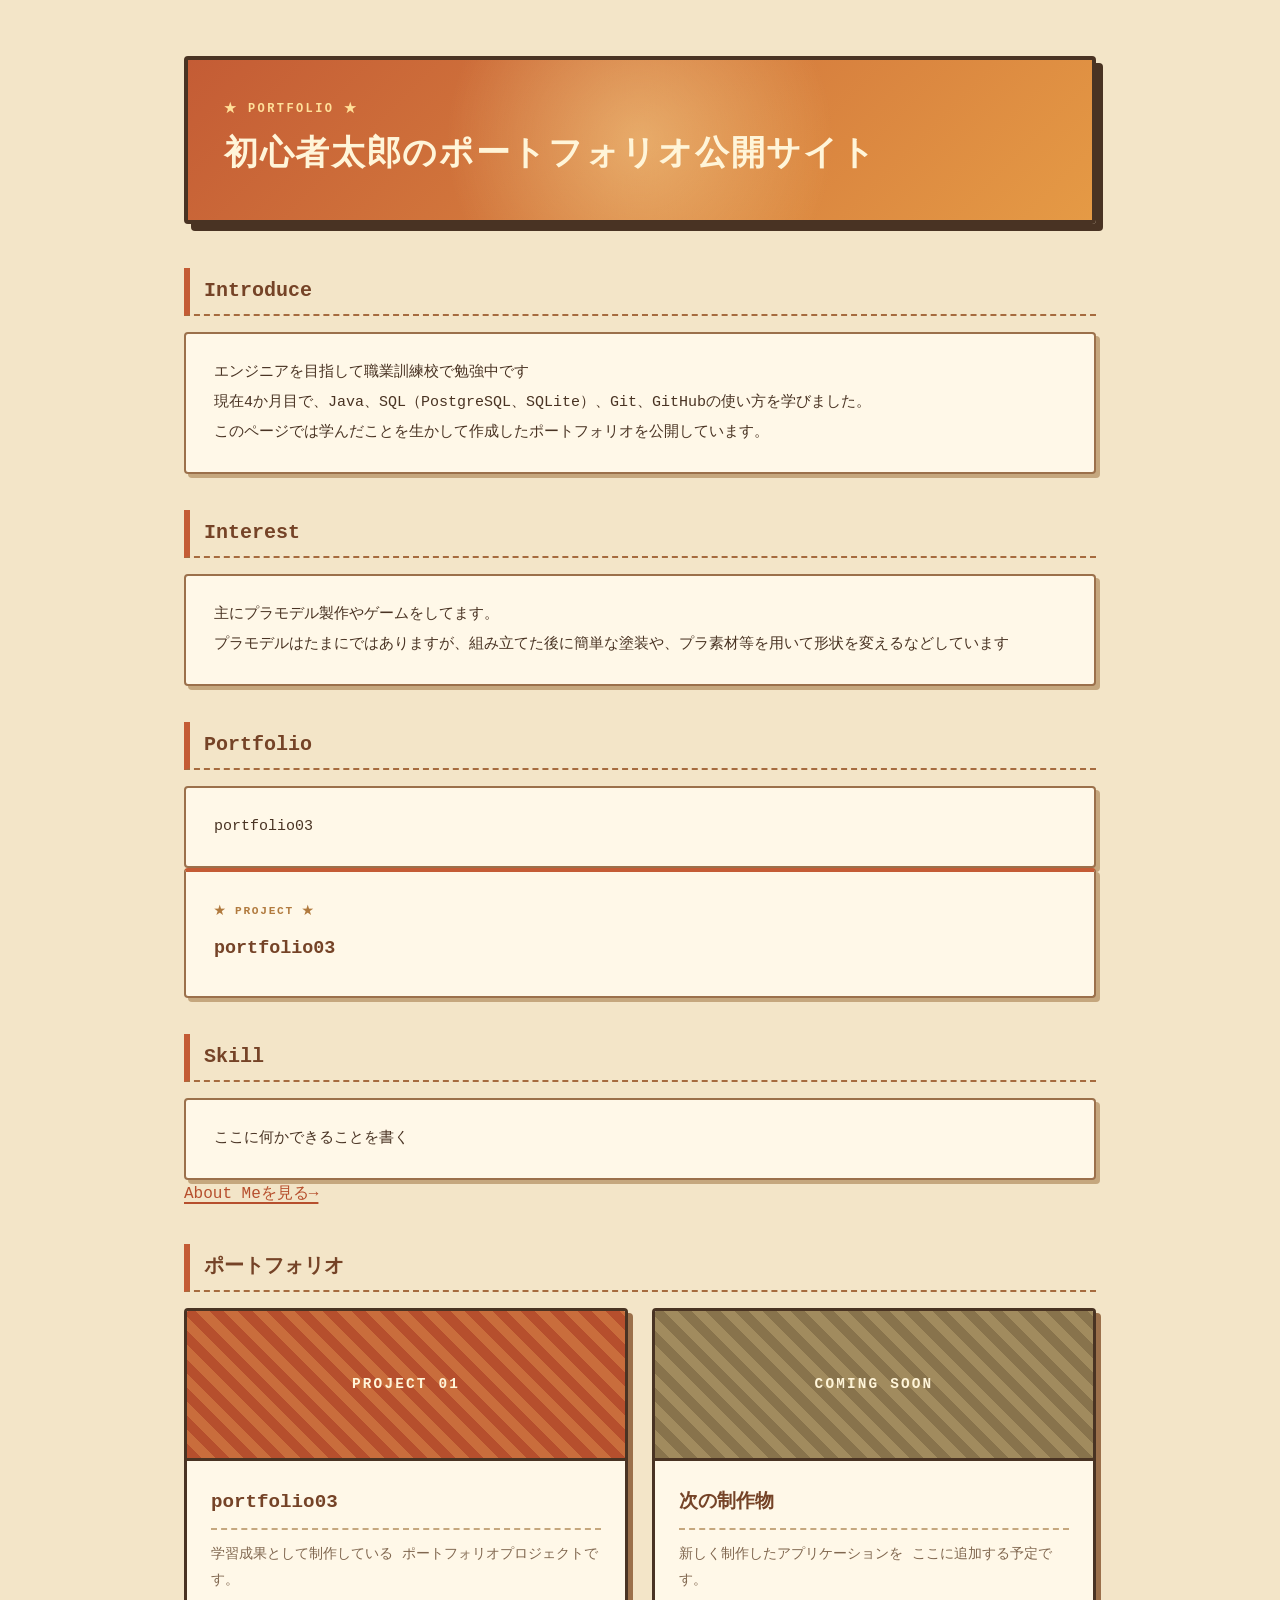
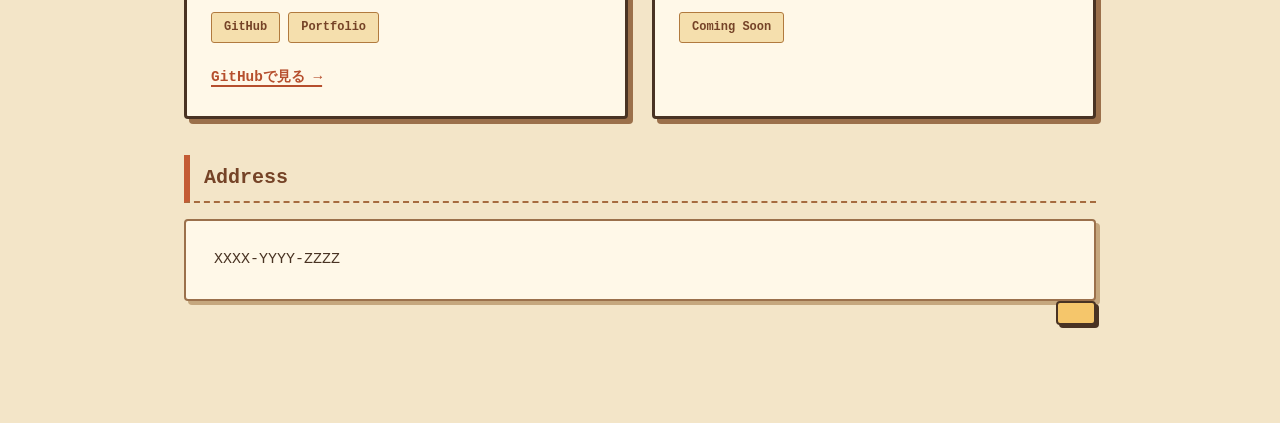
==== commit 5cfa8e72: "feat: About Meページを追加した" ====
--- a/index.html
+++ b/index.html
@@ -29,6 +29,7 @@
 	<p class="portfolio-card">portfolio03</p>
 	<h2>Skill</h2>
 	<p>ここに何かできることを書く</p>
+	<a href="aboutme.html">About Meを見る→</a>
 	<h2 class="reveal">ポートフォリオ</h2>
 	<div class="portfolio-grid">
 	<!-- 作品1：portfolio03 -->
